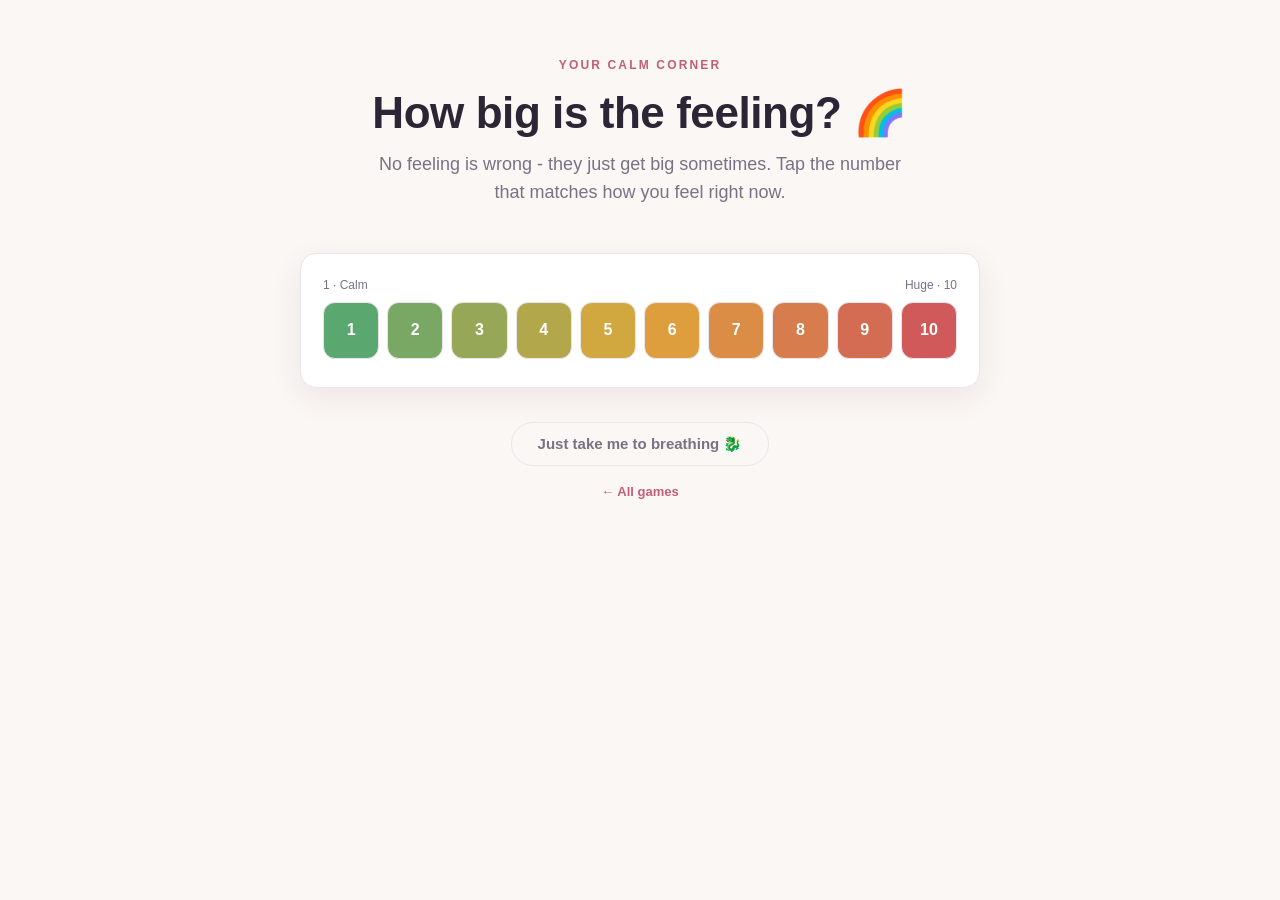
==== calm-corner.html @ ecf43c0a "add a games hub with four new games for Bella-Paige - games.html: hub linking everything, shared sty" ====
<!DOCTYPE html>
<html lang="en-AU">
<head>
<meta charset="UTF-8">
<meta name="viewport" content="width=device-width, initial-scale=1.0">
<title>Calm Corner</title>
<meta name="description" content="A feelings check-in and dragon breathing you can do anywhere. Nothing is saved.">
<link rel="stylesheet" href="style.css">
<style>
  section { display: none; }
  section.show { display: block; }
  .thermo { display: grid; grid-template-columns: repeat(10, 1fr); gap: 8px; margin: 8px 0 6px; }
  .thermo button {
    aspect-ratio: 1 / 1; border-radius: 12px; border: 1.5px solid var(--line); cursor: pointer;
    font-weight: 800; font-size: 16px; color: #fff; font-family: inherit; transition: transform 0.12s ease;
  }
  .thermo button:hover { transform: translateY(-2px) scale(1.05); }
  .thermo-labels { display: flex; justify-content: space-between; font-size: 12px; color: var(--muted); margin-bottom: 8px; }
  .band-emoji { font-size: 52px; display: block; margin-bottom: 6px; }
  .suggestions { list-style: none; padding: 0; margin: 8px 0 0; }
  .suggestions li { background: var(--accent-soft); border-radius: 12px; padding: 12px 14px; margin-bottom: 8px; font-weight: 600; font-size: 15px; }

  /* Dragon breathing */
  .breath-wrap { text-align: center; padding: 10px 0 20px; }
  .breath-stage { height: 280px; display: flex; align-items: center; justify-content: center; position: relative; }
  .breath-circle {
    width: 120px; height: 120px; border-radius: 50%;
    background: radial-gradient(circle at 50% 40%, #f6d8a8, #e88f5a 70%, #d05a5a);
    box-shadow: 0 0 50px rgba(232, 143, 90, 0.5); transform: scale(0.5);
    transition: transform 4s ease-in-out; display: flex; align-items: center; justify-content: center; font-size: 46px;
  }
  .breath-text { font-size: 22px; font-weight: 800; min-height: 30px; margin-top: 6px; }
  .breath-sub { color: var(--muted); font-size: 14px; min-height: 20px; }
  .breath-round { color: var(--accent); font-weight: 700; font-size: 13px; margin-top: 8px; min-height: 18px; }
</style>
</head>
<body>

<section id="intro" class="show">
  <div class="wrap">
    <header class="hero">
      <p class="kicker">Your calm corner</p>
      <h1>How big is the feeling? 🌈</h1>
      <p class="lede">No feeling is wrong - they just get big sometimes. Tap the number that matches how you feel right now.</p>
    </header>
    <div class="card">
      <div class="thermo-labels"><span>1 · Calm</span><span>Huge · 10</span></div>
      <div class="thermo" id="thermo"></div>
    </div>
    <div class="actions">
      <button class="ghost" id="justBreathe">Just take me to breathing 🐉</button>
      <a class="backlink" href="games.html" style="display:block;margin-top:10px;">← All games</a>
    </div>
  </div>
</section>

<section id="plan">
  <div class="wrap">
    <header class="hero" style="padding-bottom:8px;"><h1 id="bandTitle" style="font-size:clamp(24px,5vw,34px);"></h1></header>
    <div class="panel" style="text-align:center;">
      <span class="band-emoji" id="bandEmoji"></span>
      <p class="sub" id="bandMsg" style="font-size:16px;color:var(--ink);"></p>
    </div>
    <div class="panel">
      <h3>Things that might help</h3>
      <ul class="suggestions" id="suggestions"></ul>
    </div>
    <div class="cta-zone">
      <button class="cta" id="breatheBtn">Breathe with the dragon 🐉</button>
    </div>
    <div class="actions">
      <button class="ghost" id="planBack">Check in again</button>
      <a class="backlink" href="games.html" style="display:block;margin-top:10px;">← All games</a>
    </div>
  </div>
</section>

<section id="breath">
  <div class="wrap">
    <div class="breath-wrap">
      <header class="hero" style="padding:30px 20px 10px;"><h1 style="font-size:clamp(22px,5vw,30px);">Dragon Breaths 🐉</h1></header>
      <div class="breath-stage"><div class="breath-circle" id="circle">🐉</div></div>
      <p class="breath-text" id="breathText">Ready?</p>
      <p class="breath-sub" id="breathSub">Follow the dragon. Breathe in as it grows, breathe out as it shrinks.</p>
      <p class="breath-round" id="breathRound"></p>
      <div class="cta-zone">
        <button class="cta" id="startBreath">Start breathing</button>
      </div>
      <div class="actions">
        <button class="ghost" id="breathBack">I feel better</button>
        <a class="backlink" href="games.html" style="display:block;margin-top:10px;">← All games</a>
      </div>
    </div>
  </div>
</section>

<script>
(function () {
  "use strict";

  var sections = { intro: document.getElementById("intro"), plan: document.getElementById("plan"), breath: document.getElementById("breath") };
  function show(name) {
    Object.keys(sections).forEach(function (k) { sections[k].classList.toggle("show", k === name); });
    window.scrollTo(0, 0);
  }

  // Colour gradient green -> yellow -> red across 1..10
  function levelColour(n) {
    var stops = [[90, 168, 111], [224, 167, 58], [208, 90, 90]]; // green, yellow, red
    var t = (n - 1) / 9;
    var a, b, f;
    if (t < 0.5) { a = stops[0]; b = stops[1]; f = t / 0.5; }
    else { a = stops[1]; b = stops[2]; f = (t - 0.5) / 0.5; }
    var c = a.map(function (v, i) { return Math.round(v + (b[i] - v) * f); });
    return "rgb(" + c[0] + "," + c[1] + "," + c[2] + ")";
  }

  var thermo = document.getElementById("thermo");
  for (var n = 1; n <= 10; n++) {
    (function (num) {
      var btn = document.createElement("button");
      btn.textContent = num;
      btn.style.background = levelColour(num);
      btn.addEventListener("click", function () { showPlan(num); });
      thermo.appendChild(btn);
    })(n);
  }

  var BANDS = {
    green: {
      emoji: "🟢", title: "Nice and calm",
      msg: "You're feeling pretty steady right now. That's a lovely place to be.",
      sug: ["Notice 3 things you can see around you.", "Take one slow breath, just because.", "Maybe do something you enjoy."]
    },
    yellow: {
      emoji: "🟡", title: "It's building up",
      msg: "Something's starting to bubble. Good that you noticed early - that's when it's easiest to settle.",
      sug: ["Say the feeling out loud: 'I feel ___.'", "Squeeze your fists tight, then let them go.", "Have a sip of cold water.", "Try a few dragon breaths."]
    },
    red: {
      emoji: "🔴", title: "That's a big feeling",
      msg: "This one's strong. You're not in trouble - big feelings just need slowing right down. Let's do it together.",
      sug: ["Find a quiet spot if you can.", "Stamp it out, or ask for a hug.", "Then breathe with the dragon, nice and slow."]
    }
  };

  function bandFor(n) { return n <= 3 ? "green" : (n <= 7 ? "yellow" : "red"); }

  function showPlan(n) {
    var b = BANDS[bandFor(n)];
    document.getElementById("bandTitle").textContent = b.title;
    document.getElementById("bandEmoji").textContent = b.emoji;
    document.getElementById("bandMsg").textContent = b.msg;
    var ul = document.getElementById("suggestions");
    ul.innerHTML = b.sug.map(function (s) { return "<li>" + s + "</li>"; }).join("");
    show("plan");
  }

  // ---- Dragon breathing ----
  var circle = document.getElementById("circle");
  var bText = document.getElementById("breathText");
  var bSub = document.getElementById("breathSub");
  var bRound = document.getElementById("breathRound");
  var startBtn = document.getElementById("startBreath");
  var ROUNDS = 4;
  var timers = [];
  var running = false;

  function clearTimers() { timers.forEach(clearTimeout); timers = []; }
  function later(fn, ms) { var t = setTimeout(fn, ms); timers.push(t); }

  function setCircle(scale, durMs) {
    circle.style.transitionDuration = (durMs / 1000) + "s";
    circle.style.transform = "scale(" + scale + ")";
  }

  function resetBreath() {
    clearTimers(); running = false;
    setCircle(0.5, 300);
    bText.textContent = "Ready?";
    bSub.textContent = "Follow the dragon. Breathe in as it grows, breathe out as it shrinks.";
    bRound.textContent = "";
    startBtn.textContent = "Start breathing";
    startBtn.disabled = false;
  }

  function runRound(i) {
    if (i > ROUNDS) {
      bText.textContent = "Well done 💛";
      bSub.textContent = "Notice how your body feels now. You can do this any time.";
      bRound.textContent = "";
      setCircle(0.6, 1500);
      running = false;
      startBtn.textContent = "Go again";
      startBtn.disabled = false;
      return;
    }
    bRound.textContent = "Breath " + i + " of " + ROUNDS;
    // Breathe in (4s)
    bText.textContent = "Breathe in...";
    bSub.textContent = "Smell the flower 🌸";
    setCircle(1, 4000);
    later(function () {
      // Hold (2s)
      bText.textContent = "Hold...";
      bSub.textContent = "";
      later(function () {
        // Breathe out (6s)
        bText.textContent = "Breathe out...";
        bSub.textContent = "Slow dragon fire 🔥";
        setCircle(0.5, 6000);
        later(function () { runRound(i + 1); }, 6000);
      }, 2000);
    }, 4000);
  }

  function startBreathing() {
    if (running) return;
    running = true;
    startBtn.disabled = true;
    startBtn.textContent = "Breathing...";
    runRound(1);
  }

  startBtn.addEventListener("click", startBreathing);
  document.getElementById("breatheBtn").addEventListener("click", function () { resetBreath(); show("breath"); });
  document.getElementById("justBreathe").addEventListener("click", function () { resetBreath(); show("breath"); });
  document.getElementById("planBack").addEventListener("click", function () { show("intro"); });
  document.getElementById("breathBack").addEventListener("click", function () { clearTimers(); running = false; show("intro"); });
})();
</script>
</body>
</html>
---- style.css ----
/* Shared styles for Bella-Paige's games. Calm, warm, kid-friendly. */
:root {
  --bg: #fbf7f4;
  --card: #ffffff;
  --ink: #2b2535;
  --muted: #7a7185;
  --line: #ece4ee;
  --accent: #c25e7a;
  --accent-soft: #f6e7ec;
  --accent-deep: #9c4360;
  --shadow: 0 10px 30px rgba(60, 40, 55, 0.08);
  --radius: 16px;

  /* Player colours (Would You Rather) */
  --bp: #b8479b;
  --bp-soft: #f7e7f4;
  --bp-deep: #8e3279;
  --chris: #2f7fc4;
  --chris-soft: #e3f0fa;
  --chris-deep: #225e91;

  /* Feeling scale (Calm Corner) */
  --calm-green: #5aa86f;
  --calm-yellow: #e0a73a;
  --calm-red: #d05a5a;
}
* { box-sizing: border-box; }
html { scroll-behavior: smooth; }
body {
  margin: 0;
  font-family: -apple-system, BlinkMacSystemFont, "Segoe UI", Roboto, Helvetica, Arial, sans-serif;
  color: var(--ink);
  background: var(--bg);
  line-height: 1.55;
  -webkit-font-smoothing: antialiased;
}
.wrap { max-width: 720px; margin: 0 auto; padding: 0 20px 80px; }

header.hero { text-align: center; padding: 56px 20px 30px; }
.hero .kicker {
  text-transform: uppercase; letter-spacing: 0.18em; font-size: 12px;
  font-weight: 700; color: var(--accent); margin: 0 0 14px;
}
.hero h1 {
  font-size: clamp(30px, 6vw, 44px); line-height: 1.1; margin: 0 0 14px;
  font-weight: 800; letter-spacing: -0.01em;
}
.hero p.lede { max-width: 540px; margin: 0 auto; font-size: 18px; color: var(--muted); }

/* Progress bar */
.progress-bar {
  position: sticky; top: 0; z-index: 20;
  background: rgba(251, 247, 244, 0.92); backdrop-filter: blur(8px);
  padding: 12px 0; border-bottom: 1px solid var(--line);
}
.progress-inner { max-width: 720px; margin: 0 auto; padding: 0 20px; display: flex; align-items: center; gap: 14px; }
.track { flex: 1; height: 8px; background: var(--line); border-radius: 99px; overflow: hidden; }
.fill { height: 100%; width: 0%; background: var(--accent); border-radius: 99px; transition: width 0.3s ease; }
.count { font-size: 13px; font-weight: 700; color: var(--muted); white-space: nowrap; min-width: 56px; text-align: right; }

/* Cards */
.card {
  background: var(--card); border: 1px solid var(--line); border-radius: var(--radius);
  padding: 22px; margin: 16px 0; box-shadow: var(--shadow);
}
.card .num { font-size: 12px; font-weight: 700; color: var(--accent); letter-spacing: 0.06em; }
.card .stem { font-size: 19px; font-weight: 800; margin: 6px 0 18px; }

/* Choice buttons (2-up, stack on tiny screens) */
.opts { display: flex; gap: 12px; }
.opts.three { flex-wrap: wrap; }
.opt {
  flex: 1; min-width: 120px; background: #fff; border: 1.5px solid var(--line); border-radius: 14px;
  padding: 20px 14px; cursor: pointer; font-family: inherit; text-align: center;
  transition: all 0.15s ease; color: var(--ink);
}
.opt:hover { border-color: var(--accent); transform: translateY(-2px); }
.opt.sel { background: var(--accent); border-color: var(--accent); color: #fff; }
.opt .emoji { font-size: 34px; display: block; margin-bottom: 8px; }
.opt .label { font-size: 15px; font-weight: 700; line-height: 1.35; }
@media (max-width: 420px) { .card .stem { font-size: 17px; } .opt .label { font-size: 14px; } }

/* Big call-to-action + ghost buttons */
.cta-zone { text-align: center; margin: 36px 0 8px; }
button.cta {
  appearance: none; border: none; background: var(--accent); color: #fff;
  font-size: 18px; font-weight: 700; padding: 16px 40px; border-radius: 99px;
  cursor: pointer; box-shadow: var(--shadow);
  transition: transform 0.15s ease, background 0.15s ease, opacity 0.2s ease;
}
button.cta:hover:not(:disabled) { background: var(--accent-deep); transform: translateY(-1px); }
button.cta:disabled { background: #d9cdd4; cursor: not-allowed; box-shadow: none; }
.helper { font-size: 14px; color: var(--muted); margin-top: 14px; min-height: 20px; }

button.ghost {
  appearance: none; background: transparent; border: 1.5px solid var(--line); color: var(--muted);
  font-weight: 700; font-size: 15px; padding: 12px 26px; border-radius: 99px; cursor: pointer;
  transition: all 0.15s ease; margin: 6px;
}
button.ghost:hover { border-color: var(--accent); color: var(--accent); }
.actions { text-align: center; margin: 28px 0; }

/* Chooser / hub grid */
.choose-grid { display: flex; gap: 18px; flex-wrap: wrap; justify-content: center; width: 100%; }
.choose-card {
  flex: 1 1 220px; background: var(--card); border: 1.5px solid var(--line); border-radius: 20px;
  padding: 30px 22px; cursor: pointer; box-shadow: var(--shadow); text-decoration: none; color: inherit;
  transition: transform 0.15s ease, border-color 0.15s ease; font-family: inherit; text-align: center;
  display: block;
}
.choose-card:hover { transform: translateY(-3px); border-color: var(--accent); }
.choose-card .c-emoji { font-size: 46px; display: block; margin-bottom: 12px; }
.choose-card .c-label { font-size: 20px; font-weight: 800; margin-bottom: 6px; }
.choose-card .c-desc { font-size: 14px; color: var(--muted); }

/* Results */
.results-head { text-align: center; margin: 8px 0 24px; }
.results-head h2 { font-size: 28px; margin: 0 0 6px; font-weight: 800; }
.results-head p { color: var(--muted); margin: 0; }
.panel {
  background: var(--card); border: 1px solid var(--line); border-radius: var(--radius);
  padding: 22px; margin: 16px 0; box-shadow: var(--shadow);
}
.panel h3 { margin: 0 0 4px; font-size: 20px; }
.panel .sub { color: var(--muted); font-size: 14px; margin: 0 0 16px; }
.big { text-align: center; font-size: 22px; font-weight: 800; margin: 0 0 6px; }
.big .big-emoji { font-size: 44px; display: block; margin-bottom: 8px; }
@keyframes rise { from { opacity: 0; transform: translateY(14px); } to { opacity: 1; transform: none; } }
.rise { animation: rise 0.5s ease; }

footer.note {
  text-align: center; font-size: 13px; color: var(--muted);
  margin-top: 48px; padding-top: 24px; border-top: 1px solid var(--line);
}
.backlink { display: inline-block; margin-top: 8px; color: var(--accent); font-weight: 700; font-size: 13px; text-decoration: none; }
.backlink:hover { text-decoration: underline; }
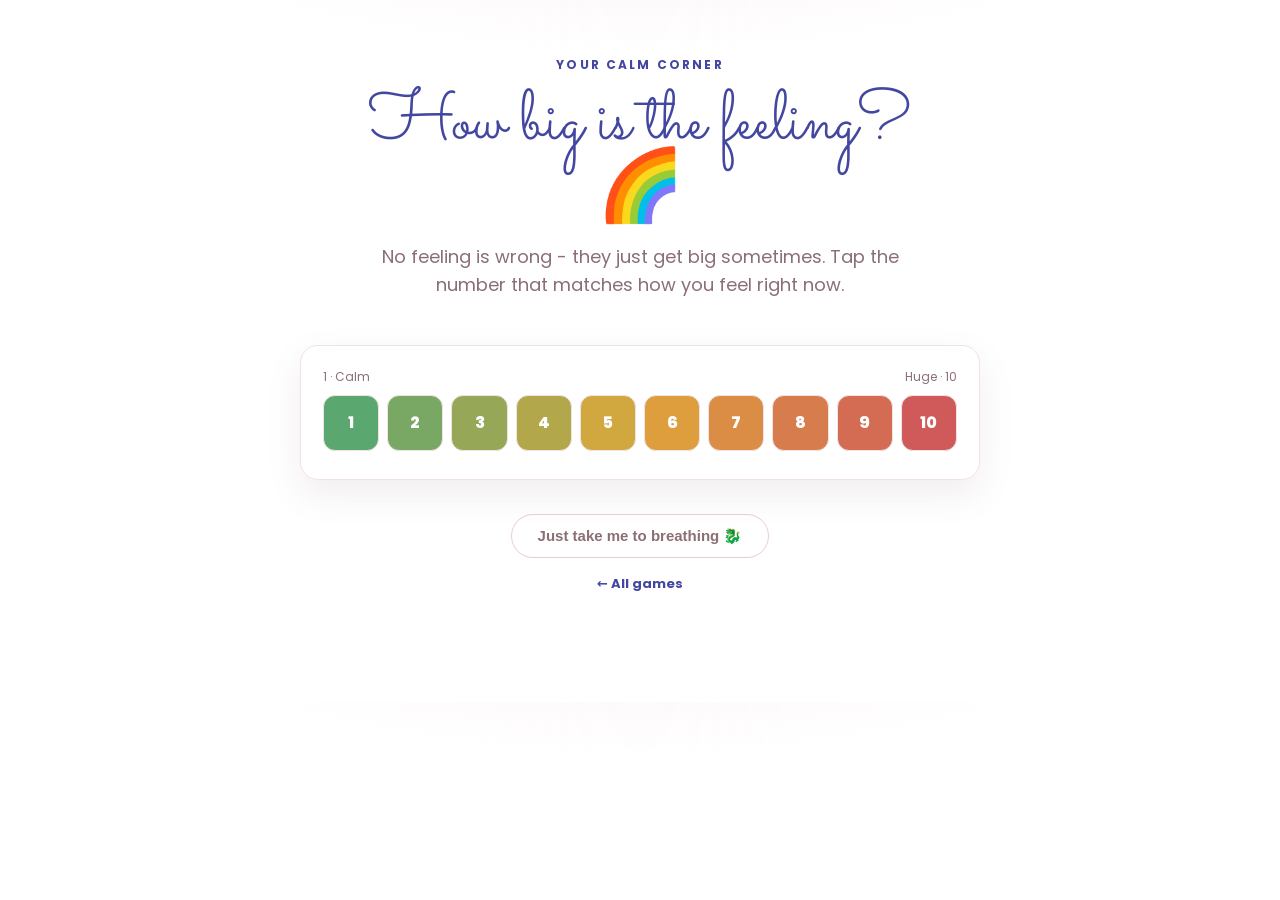
==== commit 6420146e: "rebrand to "Growth" and restyle to match the pocket-money app - shared style.css reworked to the poc" ====
--- a/calm-corner.html
+++ b/calm-corner.html
@@ -49,7 +49,7 @@
     </div>
     <div class="actions">
       <button class="ghost" id="justBreathe">Just take me to breathing 🐉</button>
-      <a class="backlink" href="games.html" style="display:block;margin-top:10px;">← All games</a>
+      <a class="backlink" href="index.html" style="display:block;margin-top:10px;">← All games</a>
     </div>
   </div>
 </section>
@@ -70,7 +70,7 @@
     </div>
     <div class="actions">
       <button class="ghost" id="planBack">Check in again</button>
-      <a class="backlink" href="games.html" style="display:block;margin-top:10px;">← All games</a>
+      <a class="backlink" href="index.html" style="display:block;margin-top:10px;">← All games</a>
     </div>
   </div>
 </section>
@@ -88,7 +88,7 @@
       </div>
       <div class="actions">
         <button class="ghost" id="breathBack">I feel better</button>
-        <a class="backlink" href="games.html" style="display:block;margin-top:10px;">← All games</a>
+        <a class="backlink" href="index.html" style="display:block;margin-top:10px;">← All games</a>
       </div>
     </div>
   </div>
--- a/style.css
+++ b/style.css
@@ -1,25 +1,30 @@
-/* Shared styles for Bella-Paige's games. Calm, warm, kid-friendly. */
+/* Shared styles for Growth. Soft-pink boutique theme, matched to the
+   wrightops pocket-money app: white + blush, periwinkle brand, Poppins +
+   Sacramento. */
+@import url('https://fonts.googleapis.com/css2?family=Poppins:wght@300;400;500;600;700&family=Sacramento&display=swap');
+
 :root {
-  --bg: #fbf7f4;
+  --bg: #ffffff;
+  --blush: #fbe9ec;        /* soft panel pink */
+  --blush-2: #f6dde1;
   --card: #ffffff;
-  --ink: #2b2535;
-  --muted: #7a7185;
-  --line: #ece4ee;
-  --accent: #c25e7a;
-  --accent-soft: #f6e7ec;
-  --accent-deep: #9c4360;
-  --shadow: 0 10px 30px rgba(60, 40, 55, 0.08);
-  --radius: 16px;
+  --surface: #ffffff;
+  --ink: #2e2533;          /* main text, warm near-black */
+  --muted: #8a6f74;        /* secondary / hint text (AA on white) */
+  --line: #f1e2e4;         /* very soft hairline */
+  --line-strong: #e7cdd1;
 
-  /* Player colours (Would You Rather) */
-  --bp: #b8479b;
-  --bp-soft: #f7e7f4;
-  --bp-deep: #8e3279;
-  --chris: #2f7fc4;
-  --chris-soft: #e3f0fa;
-  --chris-deep: #225e91;
+  --brand: #c1c6fc;        /* light periwinkle - soft fills */
+  --accent: #4347a0;       /* deep periwinkle - buttons, links, emphasis */
+  --accent-soft: #edeefc;  /* light periwinkle wash */
+  --accent-deep: #34367e;  /* hover */
+  --rose: #e3a6ae;         /* decorative rose - bars, swatches */
+  --spend: #9cc4e4;        /* dusty blue */
 
-  /* Feeling scale (Calm Corner) */
+  --shadow: 0 14px 34px rgba(150, 110, 130, 0.12);
+  --radius: 18px;
+
+  /* Right/wrong + feeling scale (used by kind-vs-nice, emotion, calm corner) */
   --calm-green: #5aa86f;
   --calm-yellow: #e0a73a;
   --calm-red: #d05a5a;
@@ -28,9 +33,11 @@
 html { scroll-behavior: smooth; }
 body {
   margin: 0;
-  font-family: -apple-system, BlinkMacSystemFont, "Segoe UI", Roboto, Helvetica, Arial, sans-serif;
+  font-family: "Poppins", ui-rounded, "Segoe UI", system-ui, -apple-system, Roboto, "Helvetica Neue", Arial, sans-serif;
   color: var(--ink);
-  background: var(--bg);
+  background:
+    radial-gradient(900px 360px at 50% -200px, var(--blush) 0%, transparent 70%),
+    var(--bg);
   line-height: 1.55;
   -webkit-font-smoothing: antialiased;
 }
@@ -42,19 +49,20 @@
   font-weight: 700; color: var(--accent); margin: 0 0 14px;
 }
 .hero h1 {
-  font-size: clamp(30px, 6vw, 44px); line-height: 1.1; margin: 0 0 14px;
-  font-weight: 800; letter-spacing: -0.01em;
+  font-family: "Sacramento", cursive;
+  font-size: clamp(46px, 9vw, 70px); line-height: 1.02; margin: 0 0 12px;
+  font-weight: 400; letter-spacing: 0; color: var(--accent);
 }
 .hero p.lede { max-width: 540px; margin: 0 auto; font-size: 18px; color: var(--muted); }
 
 /* Progress bar */
 .progress-bar {
   position: sticky; top: 0; z-index: 20;
-  background: rgba(251, 247, 244, 0.92); backdrop-filter: blur(8px);
+  background: rgba(255, 255, 255, 0.9); backdrop-filter: saturate(1.4) blur(10px);
   padding: 12px 0; border-bottom: 1px solid var(--line);
 }
 .progress-inner { max-width: 720px; margin: 0 auto; padding: 0 20px; display: flex; align-items: center; gap: 14px; }
-.track { flex: 1; height: 8px; background: var(--line); border-radius: 99px; overflow: hidden; }
+.track { flex: 1; height: 8px; background: var(--blush); border-radius: 99px; overflow: hidden; }
 .fill { height: 100%; width: 0%; background: var(--accent); border-radius: 99px; transition: width 0.3s ease; }
 .count { font-size: 13px; font-weight: 700; color: var(--muted); white-space: nowrap; min-width: 56px; text-align: right; }
 
@@ -64,9 +72,9 @@
   padding: 22px; margin: 16px 0; box-shadow: var(--shadow);
 }
 .card .num { font-size: 12px; font-weight: 700; color: var(--accent); letter-spacing: 0.06em; }
-.card .stem { font-size: 19px; font-weight: 800; margin: 6px 0 18px; }
+.card .stem { font-size: 19px; font-weight: 700; margin: 6px 0 18px; }
 
-/* Choice buttons (2-up, stack on tiny screens) */
+/* Choice buttons */
 .opts { display: flex; gap: 12px; }
 .opts.three { flex-wrap: wrap; }
 .opt {
@@ -74,30 +82,30 @@
   padding: 20px 14px; cursor: pointer; font-family: inherit; text-align: center;
   transition: all 0.15s ease; color: var(--ink);
 }
-.opt:hover { border-color: var(--accent); transform: translateY(-2px); }
+.opt:hover { border-color: var(--brand); transform: translateY(-2px); }
 .opt.sel { background: var(--accent); border-color: var(--accent); color: #fff; }
 .opt .emoji { font-size: 34px; display: block; margin-bottom: 8px; }
-.opt .label { font-size: 15px; font-weight: 700; line-height: 1.35; }
+.opt .label { font-size: 15px; font-weight: 600; line-height: 1.35; }
 @media (max-width: 420px) { .card .stem { font-size: 17px; } .opt .label { font-size: 14px; } }
 
-/* Big call-to-action + ghost buttons */
+/* CTA + ghost buttons */
 .cta-zone { text-align: center; margin: 36px 0 8px; }
 button.cta {
   appearance: none; border: none; background: var(--accent); color: #fff;
-  font-size: 18px; font-weight: 700; padding: 16px 40px; border-radius: 99px;
+  font-size: 18px; font-weight: 600; padding: 16px 40px; border-radius: 99px;
   cursor: pointer; box-shadow: var(--shadow);
   transition: transform 0.15s ease, background 0.15s ease, opacity 0.2s ease;
 }
 button.cta:hover:not(:disabled) { background: var(--accent-deep); transform: translateY(-1px); }
-button.cta:disabled { background: #d9cdd4; cursor: not-allowed; box-shadow: none; }
+button.cta:disabled { background: #e4d7dc; color: #fff; cursor: not-allowed; box-shadow: none; }
 .helper { font-size: 14px; color: var(--muted); margin-top: 14px; min-height: 20px; }
 
 button.ghost {
-  appearance: none; background: transparent; border: 1.5px solid var(--line); color: var(--muted);
-  font-weight: 700; font-size: 15px; padding: 12px 26px; border-radius: 99px; cursor: pointer;
+  appearance: none; background: transparent; border: 1.5px solid var(--line-strong); color: var(--muted);
+  font-weight: 600; font-size: 15px; padding: 12px 26px; border-radius: 99px; cursor: pointer;
   transition: all 0.15s ease; margin: 6px;
 }
-button.ghost:hover { border-color: var(--accent); color: var(--accent); }
+button.ghost:hover { border-color: var(--brand); color: var(--accent); }
 .actions { text-align: center; margin: 28px 0; }
 
 /* Chooser / hub grid */
@@ -108,22 +116,22 @@
   transition: transform 0.15s ease, border-color 0.15s ease; font-family: inherit; text-align: center;
   display: block;
 }
-.choose-card:hover { transform: translateY(-3px); border-color: var(--accent); }
+.choose-card:hover { transform: translateY(-3px); border-color: var(--brand); }
 .choose-card .c-emoji { font-size: 46px; display: block; margin-bottom: 12px; }
-.choose-card .c-label { font-size: 20px; font-weight: 800; margin-bottom: 6px; }
+.choose-card .c-label { font-size: 20px; font-weight: 700; margin-bottom: 6px; }
 .choose-card .c-desc { font-size: 14px; color: var(--muted); }
 
 /* Results */
 .results-head { text-align: center; margin: 8px 0 24px; }
-.results-head h2 { font-size: 28px; margin: 0 0 6px; font-weight: 800; }
+.results-head h2 { font-size: 28px; margin: 0 0 6px; font-weight: 700; }
 .results-head p { color: var(--muted); margin: 0; }
 .panel {
   background: var(--card); border: 1px solid var(--line); border-radius: var(--radius);
   padding: 22px; margin: 16px 0; box-shadow: var(--shadow);
 }
-.panel h3 { margin: 0 0 4px; font-size: 20px; }
+.panel h3 { margin: 0 0 4px; font-size: 20px; font-weight: 700; }
 .panel .sub { color: var(--muted); font-size: 14px; margin: 0 0 16px; }
-.big { text-align: center; font-size: 22px; font-weight: 800; margin: 0 0 6px; }
+.big { text-align: center; font-size: 22px; font-weight: 700; margin: 0 0 6px; }
 .big .big-emoji { font-size: 44px; display: block; margin-bottom: 8px; }
 @keyframes rise { from { opacity: 0; transform: translateY(14px); } to { opacity: 1; transform: none; } }
 .rise { animation: rise 0.5s ease; }
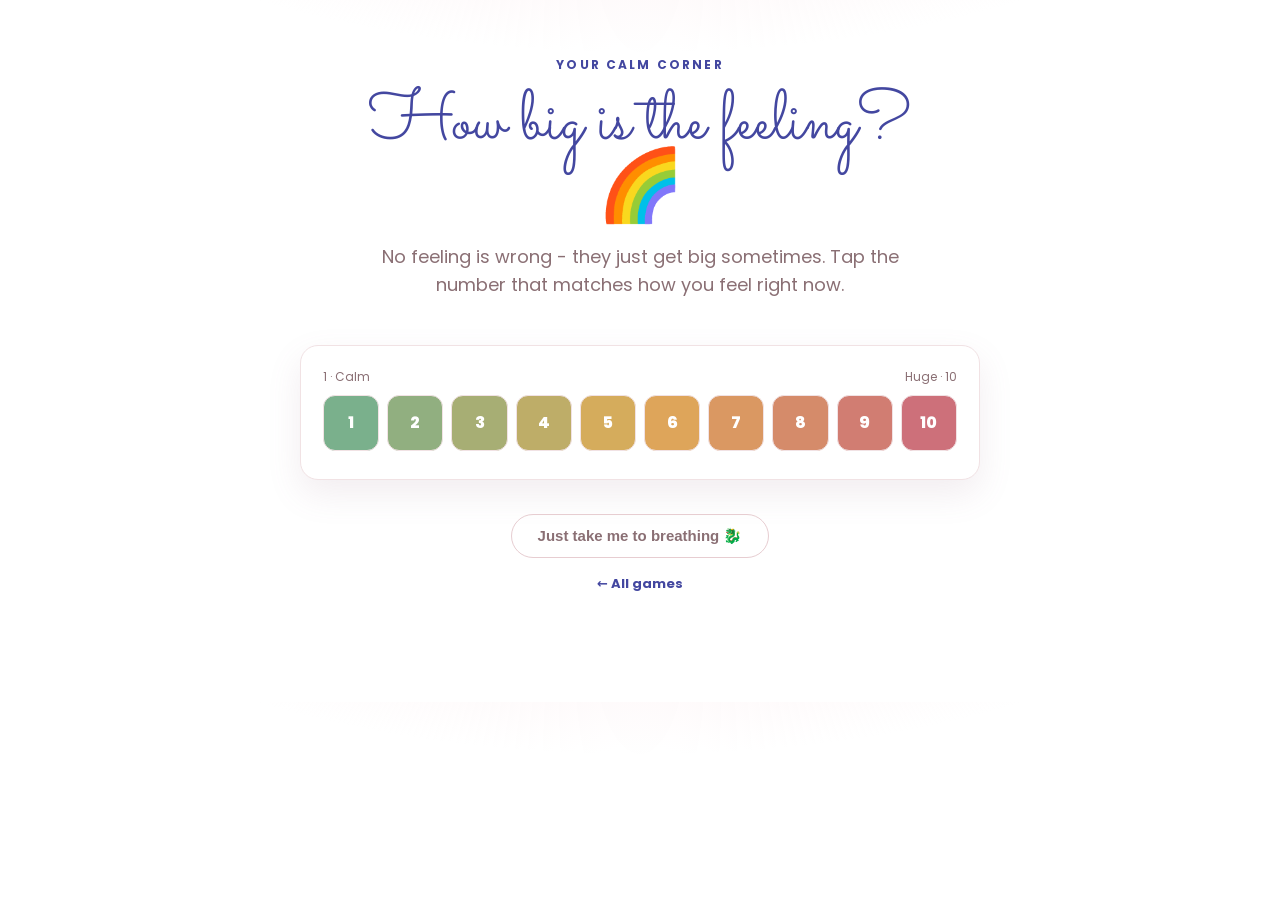
==== commit 3454844f: "swap emoji for Lucide line icons and soften the palette - hub tiles now use Lucide-style line icons " ====
--- a/calm-corner.html
+++ b/calm-corner.html
@@ -25,8 +25,8 @@
   .breath-stage { height: 280px; display: flex; align-items: center; justify-content: center; position: relative; }
   .breath-circle {
     width: 120px; height: 120px; border-radius: 50%;
-    background: radial-gradient(circle at 50% 40%, #f6d8a8, #e88f5a 70%, #d05a5a);
-    box-shadow: 0 0 50px rgba(232, 143, 90, 0.5); transform: scale(0.5);
+    background: radial-gradient(circle at 50% 38%, #eceefc, #c1c6fc 62%, #8e93e0);
+    box-shadow: 0 0 50px rgba(193, 198, 252, 0.6); transform: scale(0.5);
     transition: transform 4s ease-in-out; display: flex; align-items: center; justify-content: center; font-size: 46px;
   }
   .breath-text { font-size: 22px; font-weight: 800; min-height: 30px; margin-top: 6px; }
@@ -106,7 +106,7 @@
 
   // Colour gradient green -> yellow -> red across 1..10
   function levelColour(n) {
-    var stops = [[90, 168, 111], [224, 167, 58], [208, 90, 90]]; // green, yellow, red
+    var stops = [[122, 176, 140], [224, 172, 86], [205, 112, 122]]; // soft green, amber, rose
     var t = (n - 1) / 9;
     var a, b, f;
     if (t < 0.5) { a = stops[0]; b = stops[1]; f = t / 0.5; }
--- a/style.css
+++ b/style.css
@@ -121,6 +121,19 @@
 .choose-card .c-label { font-size: 20px; font-weight: 700; margin-bottom: 6px; }
 .choose-card .c-desc { font-size: 14px; color: var(--muted); }
 
+/* Lucide-style line-icon chips (matched to pocket-money's icon language) */
+.c-icon {
+  width: 60px; height: 60px; border-radius: 18px;
+  display: flex; align-items: center; justify-content: center; margin: 0 auto 14px;
+}
+.c-icon svg { width: 28px; height: 28px; }
+.c-icon.peri  { background: #edeefc; color: #4347a0; }
+.c-icon.rose  { background: #fbe9ec; color: #b15968; }
+.c-icon.blue  { background: #e7f1f9; color: #3a7aa8; }
+.c-icon.sage  { background: #e9f3ec; color: #4d8a61; }
+.c-icon.amber { background: #fbf0dd; color: #b07d2e; }
+.c-icon.plum  { background: #f4e7f3; color: #8e3279; }
+
 /* Results */
 .results-head { text-align: center; margin: 8px 0 24px; }
 .results-head h2 { font-size: 28px; margin: 0 0 6px; font-weight: 700; }
